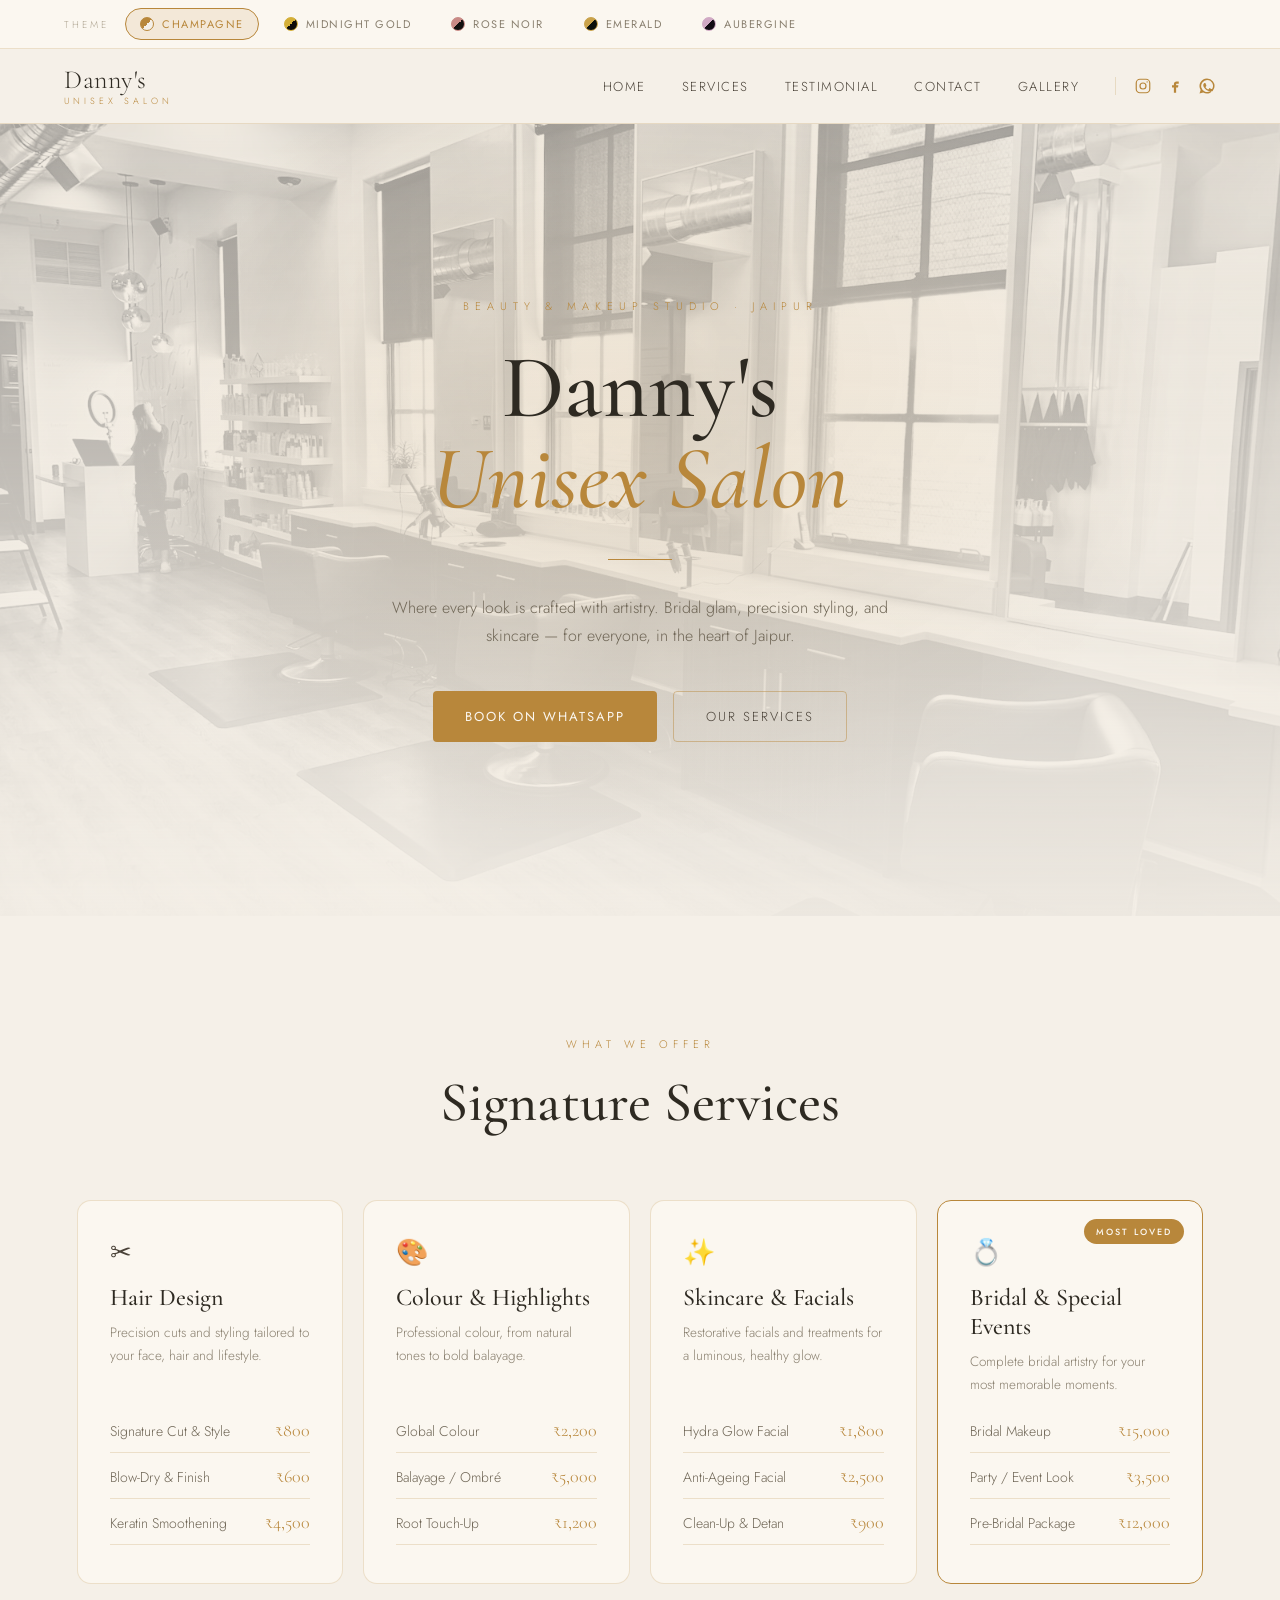
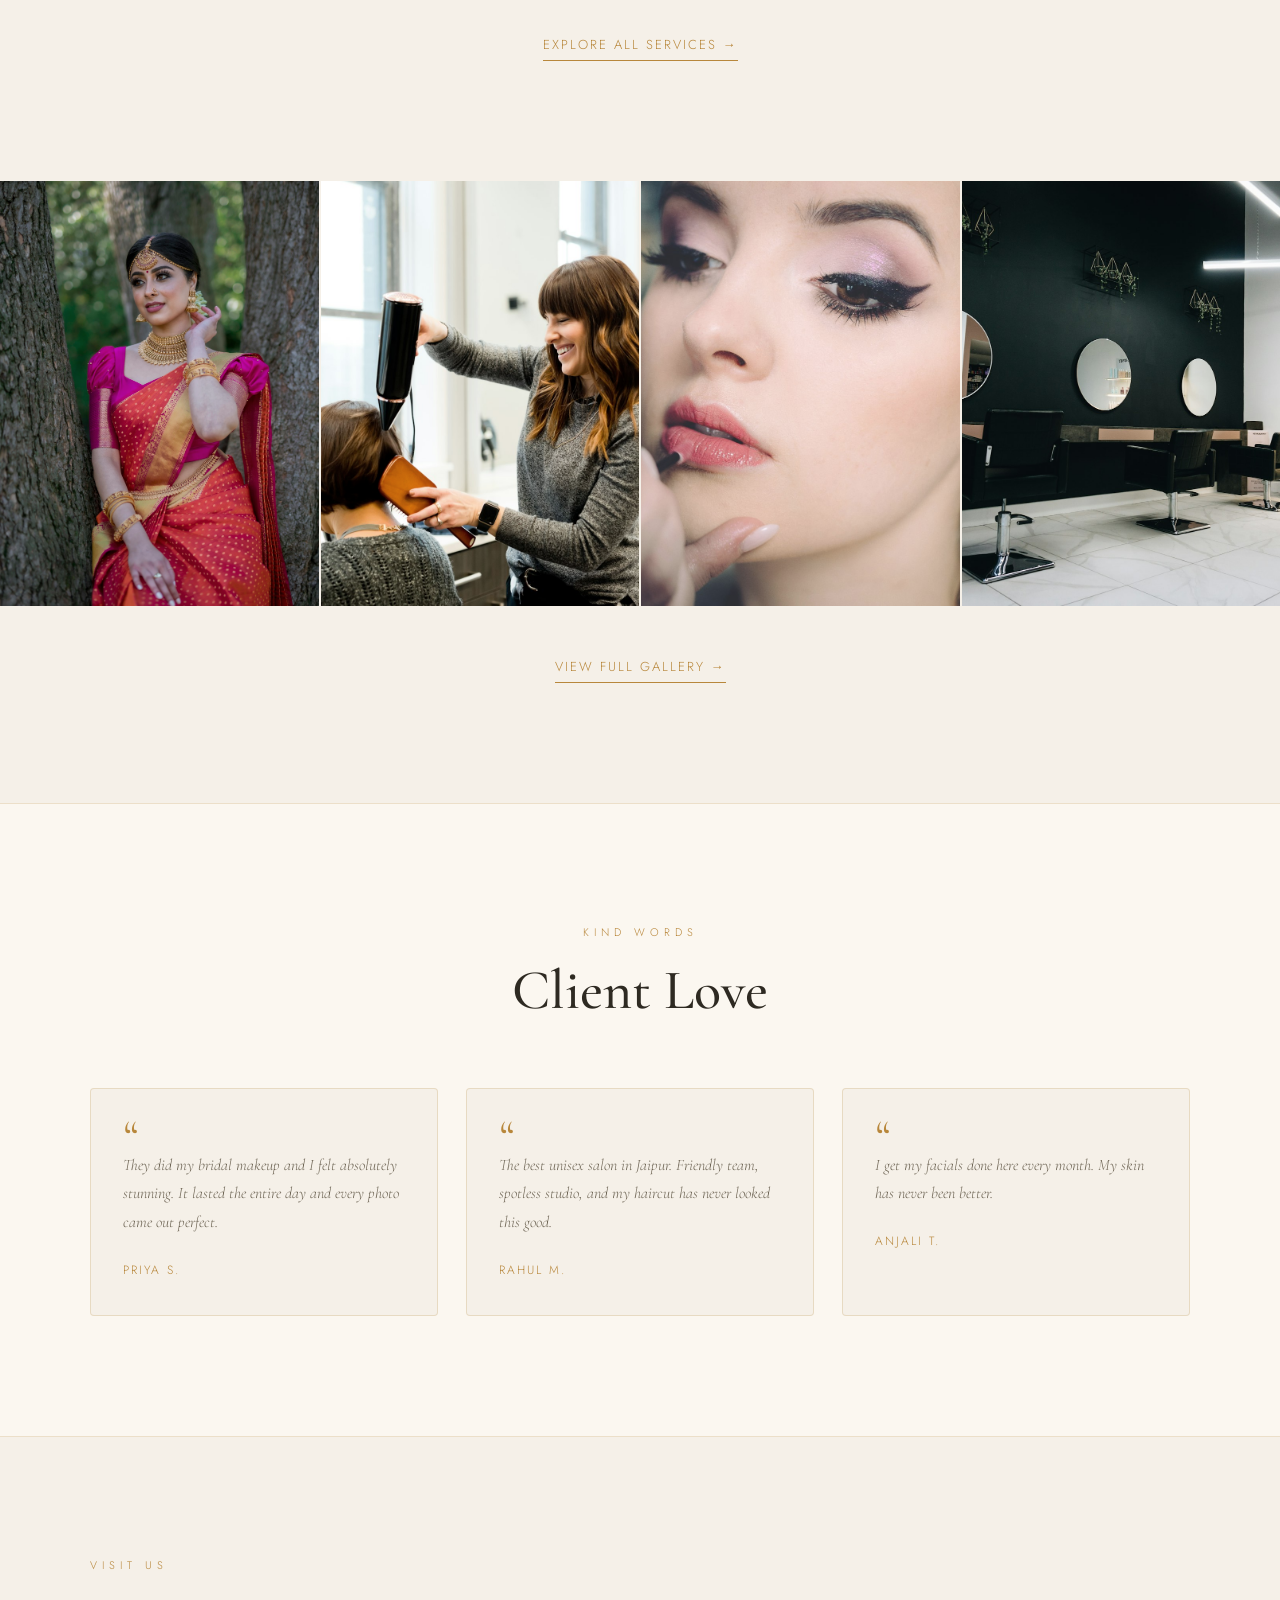
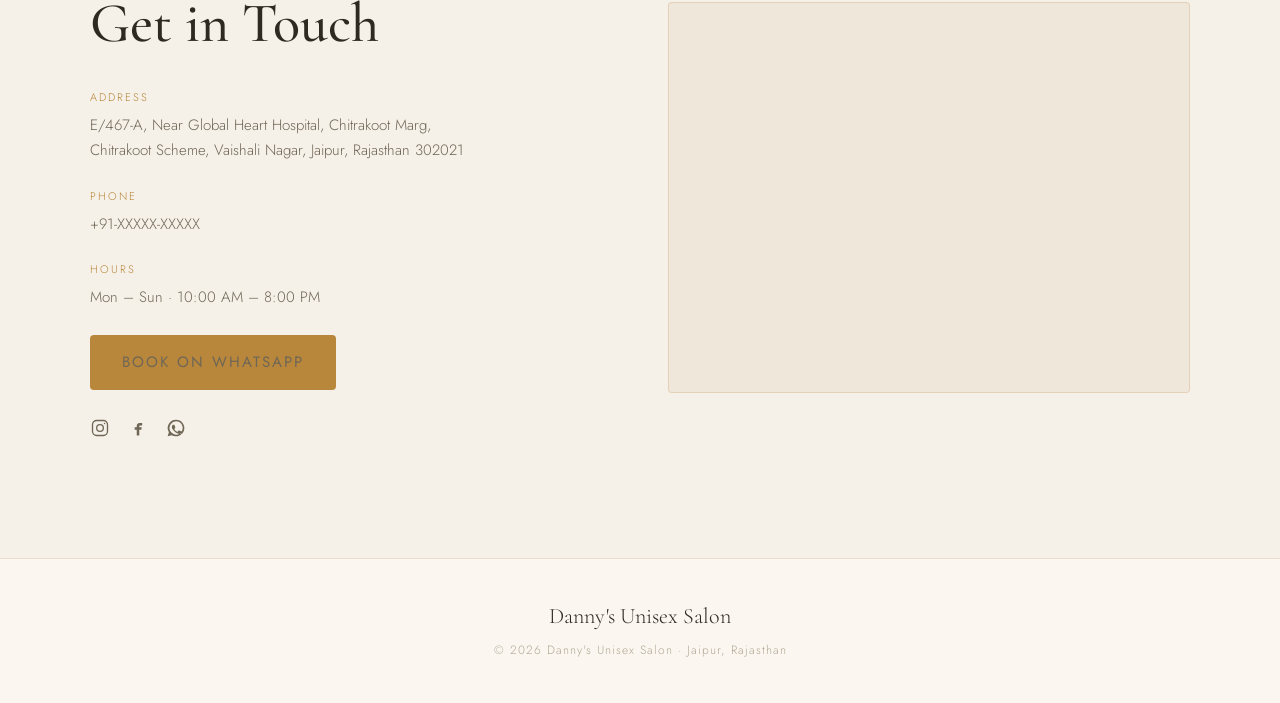
==== Danny/index.html @ a3788ab1 "Danny" ====
<!DOCTYPE html>
<html lang="en">
<head>
<meta charset="utf-8">
<meta name="viewport" content="width=device-width, initial-scale=1">
<title>Danny's Unisex Salon — Luxury Beauty &amp; Makeup Studio in Jaipur</title>
<meta name="description" content="Danny's Unisex Salon is a luxury beauty & makeup studio in Mansarovar, Jaipur. Bridal makeup, hair styling & colour, facials, nails and grooming — rated 4.7 by 1,300+ clients. Book on WhatsApp.">
<link rel="canonical" href="https://dannysunisexsalon.example.com/">
<meta property="og:type" content="website">
<meta property="og:title" content="Danny's Unisex Salon — Beauty &amp; Makeup Studio, Jaipur">
<meta property="og:description" content="Bridal glam, precision styling, and skincare — for everyone, in the heart of Jaipur. Haircuts, styling, rebonding, bridal makeup and grooming in Chitrakoot Scheme, Vaishali Nagar, Jaipur.">
<meta property="og:image" content="images/hero.jpg">
<meta property="og:locale" content="en_IN">
<link rel="icon" href="data:image/svg+xml,%3Csvg xmlns='http://www.w3.org/2000/svg' viewBox='0 0 64 64'%3E%3Crect width='64' height='64' rx='12' fill='%230d0b09'/%3E%3Ctext x='32' y='44' font-family='Georgia,serif' font-size='36' fill='%23c9a24a' text-anchor='middle'%3ED%3C/text%3E%3C/svg%3E">
<link rel="preconnect" href="https://fonts.googleapis.com">
<link rel="preconnect" href="https://fonts.gstatic.com" crossorigin>
<link href="https://fonts.googleapis.com/css2?family=Cormorant+Garamond:ital,wght@0,400;0,500;0,600;1,400&family=Jost:wght@300;400;500&display=swap" rel="stylesheet">
<link rel="stylesheet" href="css/styles.css">
<script>
// Apply saved theme before first paint to avoid a flash of the default palette
try { document.documentElement.dataset.theme = localStorage.getItem('danny-theme') || 'champagne'; } catch (e) {}
</script>
<script type="application/ld+json">
{
  "@context": "https://schema.org",
  "@type": "BeautySalon",
  "name": "Danny's Unisex Salon",
  "image": "images/hero.jpg",
  "telephone": "+91XXXXXXXXXX",
  "priceRange": "₹₹",
  "address": {
    "@type": "PostalAddress",
    "streetAddress": "E/467-A, Near Global Heart Hospital, Chitrakoot Marg, Chitrakoot Scheme, Vaishali Nagar",
    "postalCode": "302021",
    "addressLocality": "Jaipur",
    "addressRegion": "Rajasthan",
    "addressCountry": "IN"
  },
  "openingHoursSpecification": {
    "@type": "OpeningHoursSpecification",
    "dayOfWeek": ["Monday","Tuesday","Wednesday","Thursday","Friday","Saturday","Sunday"],
    "opens": "10:00",
    "closes": "20:00"
  },
  "aggregateRating": {
    "@type": "AggregateRating",
    "ratingValue": "4.7",
    "ratingCount": "178"
  }
}
</script>
</head>
<body>

<!-- THEME SWITCHER -->
<div class="theme-bar" role="group" aria-label="Choose a colour theme"></div>

<!-- NAV -->
<header class="site-header">
  <a href="#home" class="logo" aria-label="Danny's Unisex Salon — home">
    <span class="name">Danny's</span>
    <span class="tag">Unisex Salon</span>
  </a>
  <nav class="nav-desktop" aria-label="Main navigation">
    <a href="#home">Home</a>
    <a href="#services">Services</a>
    <a href="#testimonial">Testimonial</a>
    <a href="#contact">Contact</a>
    <a href="gallery.html">Gallery</a>
    <div class="nav-social">
      <a href="#" aria-label="Instagram" title="Instagram"><svg width="18" height="18" viewBox="0 0 24 24" fill="none" stroke="currentColor" stroke-width="1.6"><rect x="3" y="3" width="18" height="18" rx="5"/><circle cx="12" cy="12" r="4"/><circle cx="17.5" cy="6.5" r="0.9" fill="currentColor" stroke="none"/></svg></a>
      <a href="#" aria-label="Facebook" title="Facebook"><svg width="18" height="18" viewBox="0 0 24 24" fill="currentColor"><path d="M14 9h3V6h-3c-2 0-3.5 1.5-3.5 3.5V11H8v3h2.5v7h3v-7H16l.5-3h-3V9.7c0-.5.3-.7.8-.7z"/></svg></a>
      <a href="https://wa.me/91XXXXXXXXXX" aria-label="WhatsApp" title="WhatsApp"><svg width="18" height="18" viewBox="0 0 24 24" fill="currentColor"><path d="M12 2a10 10 0 0 0-8.5 15.2L2 22l4.9-1.4A10 10 0 1 0 12 2zm0 2a8 8 0 0 1 6.3 12.9l-.3.4.6 2.2-2.3-.6-.4.2A8 8 0 1 1 12 4zm-3 4c-.3 0-.7.1-1 .5s-1 1-1 2.4 1 2.8 1.2 3 2.1 3.3 5.1 4.5c2.5 1 3 .8 3.5.8s1.7-.7 2-1.4.3-1.3.2-1.4-.3-.2-.7-.4-2-1-2.3-1.1-.5-.2-.8.2-.9 1.1-1.1 1.3-.4.2-.7.1a6.6 6.6 0 0 1-2-1.2 7.4 7.4 0 0 1-1.3-1.7c-.2-.4 0-.5.2-.7l.5-.6c.2-.2.2-.4.3-.6s0-.5 0-.7-.8-1.9-1-2.5-.5-.5-.7-.5z"/></svg></a>
    </div>
  </nav>
  <button class="hamburger" aria-label="Open menu" aria-expanded="false">
    <span></span><span></span><span></span>
  </button>
</header>

<div class="mobile-menu">
  <a href="#home">Home</a>
  <a href="#services">Services</a>
  <a href="#testimonial">Testimonial</a>
  <a href="#contact">Contact</a>
  <a href="gallery.html">Gallery</a>
  <div class="social-row">
    <a href="#" aria-label="Instagram"><svg width="22" height="22" viewBox="0 0 24 24" fill="none" stroke="currentColor" stroke-width="1.6"><rect x="3" y="3" width="18" height="18" rx="5"/><circle cx="12" cy="12" r="4"/><circle cx="17.5" cy="6.5" r="0.9" fill="currentColor" stroke="none"/></svg></a>
    <a href="#" aria-label="Facebook"><svg width="22" height="22" viewBox="0 0 24 24" fill="currentColor"><path d="M14 9h3V6h-3c-2 0-3.5 1.5-3.5 3.5V11H8v3h2.5v7h3v-7H16l.5-3h-3V9.7c0-.5.3-.7.8-.7z"/></svg></a>
    <a href="https://wa.me/91XXXXXXXXXX" aria-label="WhatsApp"><svg width="22" height="22" viewBox="0 0 24 24" fill="currentColor"><path d="M12 2a10 10 0 0 0-8.5 15.2L2 22l4.9-1.4A10 10 0 1 0 12 2zm0 2a8 8 0 0 1 6.3 12.9l-.3.4.6 2.2-2.3-.6-.4.2A8 8 0 1 1 12 4zm-3 4c-.3 0-.7.1-1 .5s-1 1-1 2.4 1 2.8 1.2 3 2.1 3.3 5.1 4.5c2.5 1 3 .8 3.5.8s1.7-.7 2-1.4.3-1.3.2-1.4-.3-.2-.7-.4-2-1-2.3-1.1-.5-.2-.8.2-.9 1.1-1.1 1.3-.4.2-.7.1a6.6 6.6 0 0 1-2-1.2 7.4 7.4 0 0 1-1.3-1.7c-.2-.4 0-.5.2-.7l.5-.6c.2-.2.2-.4.3-.6s0-.5 0-.7-.8-1.9-1-2.5-.5-.5-.7-.5z"/></svg></a>
  </div>
</div>

<!-- HERO -->
<section id="home" class="hero">
  <div class="hero-bg" role="img" aria-label="Elegant salon studio interior with styling chairs and mirrors"></div>
  <div class="hero-glow"></div>
  <div class="hero-content">
    <div class="kicker">Beauty &amp; Makeup Studio · Jaipur</div>
    <h1>Danny's<br><em>Unisex Salon</em></h1>
    <div class="divider"></div>
    <p>Where every look is crafted with artistry. Bridal glam, precision styling, and skincare — for everyone, in the heart of Jaipur.</p>
    <div class="hero-cta">
      <a class="btn btn-gold" href="https://wa.me/91XXXXXXXXXX?text=Hi%2C%20I'd%20like%20to%20book%20an%20appointment%20at%20Danny's%20Unisex%20Salon">Book on WhatsApp</a>
      <a class="btn btn-outline" href="#services">Our Services</a>
    </div>
  </div>
</section>

<!-- SERVICES -->
<section id="services" class="services">
  <div class="section-head">
    <div class="kicker">What We Offer</div>
    <h2 class="heading">Signature Services</h2>
  </div>
  <div class="services-grid">
    <div class="service-card">
      <span class="icon" aria-hidden="true">✂</span>
      <h3>Hair Design</h3>
      <p>Precision cuts and styling tailored to your face, hair and lifestyle.</p>
      <ul class="price-list">
        <li><span>Signature Cut &amp; Style</span><span class="price">₹800</span></li>
        <li><span>Blow-Dry &amp; Finish</span><span class="price">₹600</span></li>
        <li><span>Keratin Smoothening</span><span class="price">₹4,500</span></li>
      </ul>
    </div>
    <div class="service-card">
      <span class="icon" aria-hidden="true">🎨</span>
      <h3>Colour &amp; Highlights</h3>
      <p>Professional colour, from natural tones to bold balayage.</p>
      <ul class="price-list">
        <li><span>Global Colour</span><span class="price">₹2,200</span></li>
        <li><span>Balayage / Ombré</span><span class="price">₹5,000</span></li>
        <li><span>Root Touch-Up</span><span class="price">₹1,200</span></li>
      </ul>
    </div>
    <div class="service-card">
      <span class="icon" aria-hidden="true">✨</span>
      <h3>Skincare &amp; Facials</h3>
      <p>Restorative facials and treatments for a luminous, healthy glow.</p>
      <ul class="price-list">
        <li><span>Hydra Glow Facial</span><span class="price">₹1,800</span></li>
        <li><span>Anti-Ageing Facial</span><span class="price">₹2,500</span></li>
        <li><span>Clean-Up &amp; Detan</span><span class="price">₹900</span></li>
      </ul>
    </div>
    <div class="service-card featured">
      <span class="badge">Most Loved</span>
      <span class="icon" aria-hidden="true">💍</span>
      <h3>Bridal &amp; Special Events</h3>
      <p>Complete bridal artistry for your most memorable moments.</p>
      <ul class="price-list">
        <li><span>Bridal Makeup</span><span class="price">₹15,000</span></li>
        <li><span>Party / Event Look</span><span class="price">₹3,500</span></li>
        <li><span>Pre-Bridal Package</span><span class="price">₹12,000</span></li>
      </ul>
    </div>
  </div>
  <div style="text-align:center; margin-top:48px;">
    <a href="#contact" class="link-underline">Explore All Services →</a>
  </div>
</section>

<!-- GALLERY PREVIEW -->
<section class="gallery-preview" aria-label="Gallery preview">
  <div class="preview-grid">
    <a href="gallery.html"><img src="images/bridal-01.jpg" alt="Traditional Indian bridal look with gold jewellery" loading="lazy"></a>
    <a href="gallery.html"><img src="images/hair-styling.jpg" alt="Stylist blow-drying a client's hair in the studio" loading="lazy"></a>
    <a href="gallery.html"><img src="images/party-makeup.jpg" alt="Party makeup application — winged liner and soft glam" loading="lazy"></a>
    <a href="gallery.html"><img src="images/studio-interior.jpg" alt="Salon studio interior with styling stations" loading="lazy"></a>
  </div>
  <div style="text-align:center;">
    <a href="gallery.html" class="link-underline">View Full Gallery →</a>
  </div>
</section>

<!-- TESTIMONIAL -->
<section id="testimonial" class="testimonials">
  <div class="section-head">
    <div class="kicker">Kind Words</div>
    <h2 class="heading">Client Love</h2>
  </div>
  <div class="quote-grid">
    <figure class="quote-card">
      <div class="mark">&ldquo;</div>
      <blockquote>They did my bridal makeup and I felt absolutely stunning. It lasted the entire day and every photo came out perfect.</blockquote>
      <figcaption>Priya S.</figcaption>
    </figure>
    <figure class="quote-card">
      <div class="mark">&ldquo;</div>
      <blockquote>The best unisex salon in Jaipur. Friendly team, spotless studio, and my haircut has never looked this good.</blockquote>
      <figcaption>Rahul M.</figcaption>
    </figure>
    <figure class="quote-card">
      <div class="mark">&ldquo;</div>
      <blockquote>I get my facials done here every month. My skin has never been better.</blockquote>
      <figcaption>Anjali T.</figcaption>
    </figure>
  </div>
</section>

<!-- CONTACT -->
<section id="contact" class="contact">
  <div class="contact-grid">
    <div>
      <div class="kicker">Visit Us</div>
      <h2 class="heading" style="margin-bottom:32px;">Get in Touch</h2>
      <div class="contact-info">
        <div>
          <div class="contact-label">Address</div>
          <p>E/467-A, Near Global Heart Hospital, Chitrakoot Marg,<br>Chitrakoot Scheme, Vaishali Nagar, Jaipur, Rajasthan 302021</p>
        </div>
        <div>
          <div class="contact-label">Phone</div>
          <a href="tel:+91XXXXXXXXXX">+91-XXXXX-XXXXX</a>
        </div>
        <div>
          <div class="contact-label">Hours</div>
          <p>Mon – Sun · 10:00 AM – 8:00 PM</p>
        </div>
        <div>
          <a class="btn btn-gold" href="https://wa.me/91XXXXXXXXXX?text=Hi%2C%20I'd%20like%20to%20book%20an%20appointment%20at%20Danny's%20Unisex%20Salon">Book on WhatsApp</a>
        </div>
        <div class="social-row">
          <a href="#" aria-label="Instagram"><svg width="20" height="20" viewBox="0 0 24 24" fill="none" stroke="currentColor" stroke-width="1.6"><rect x="3" y="3" width="18" height="18" rx="5"/><circle cx="12" cy="12" r="4"/><circle cx="17.5" cy="6.5" r="0.9" fill="currentColor" stroke="none"/></svg></a>
          <a href="#" aria-label="Facebook"><svg width="20" height="20" viewBox="0 0 24 24" fill="currentColor"><path d="M14 9h3V6h-3c-2 0-3.5 1.5-3.5 3.5V11H8v3h2.5v7h3v-7H16l.5-3h-3V9.7c0-.5.3-.7.8-.7z"/></svg></a>
          <a href="https://wa.me/91XXXXXXXXXX" aria-label="WhatsApp"><svg width="20" height="20" viewBox="0 0 24 24" fill="currentColor"><path d="M12 2a10 10 0 0 0-8.5 15.2L2 22l4.9-1.4A10 10 0 1 0 12 2zm0 2a8 8 0 0 1 6.3 12.9l-.3.4.6 2.2-2.3-.6-.4.2A8 8 0 1 1 12 4zm-3 4c-.3 0-.7.1-1 .5s-1 1-1 2.4 1 2.8 1.2 3 2.1 3.3 5.1 4.5c2.5 1 3 .8 3.5.8s1.7-.7 2-1.4.3-1.3.2-1.4-.3-.2-.7-.4-2-1-2.3-1.1-.5-.2-.8.2-.9 1.1-1.1 1.3-.4.2-.7.1a6.6 6.6 0 0 1-2-1.2 7.4 7.4 0 0 1-1.3-1.7c-.2-.4 0-.5.2-.7l.5-.6c.2-.2.2-.4.3-.6s0-.5 0-.7-.8-1.9-1-2.5-.5-.5-.7-.5z"/></svg></a>
        </div>
      </div>
    </div>
    <div class="map-wrap">
      <iframe
        src="https://www.google.com/maps?q=Danny's+Unisex+Salon,+E/467-A,+Chitrakoot+Marg,+Chitrakoot+Scheme,+Vaishali+Nagar,+Jaipur,+Rajasthan+302021&output=embed"
        title="Map — Danny's Unisex Salon, Jaipur"
        loading="lazy"
        referrerpolicy="no-referrer-when-downgrade"
        allowfullscreen></iframe>
    </div>
  </div>
</section>

<!-- FOOTER -->
<footer class="site-footer">
  <div class="name">Danny's Unisex Salon</div>
  <p>© 2026 Danny's Unisex Salon · Jaipur, Rajasthan</p>
</footer>

<script src="js/main.js"></script>
</body>
</html>
---- Danny/css/styles.css ----
/* Danny's Unisex Salon — multi-theme (CSS custom property driven) */

/* ---------- Theme: Champagne (default, light) ---------- */
:root {
  --bg: #f5f0e8;
  --panel: #fbf7f0;
  --panel2: #efe7d9;
  --nav-bg: rgba(245, 240, 232, 0.85);
  --text: #4a4238;
  --heading: #2e2a22;
  --muted: #6f6656;
  --muted2: #8a8070;
  --faint: #b0a693;
  --gold: #b8873b;
  --gold-soft: #9c7230;
  --line: rgba(184, 135, 59, 0.22);
  --glow: rgba(184, 135, 59, 0.12);
  --btn-text: #fbf7f0;
  --radius: 4px;
}

/* ---------- Theme: Midnight Gold ---------- */
[data-theme="midnight"] {
  --bg: #0d0b09;
  --panel: #100d0a;
  --panel2: #13100b;
  --nav-bg: rgba(13, 11, 9, 0.82);
  --text: #ece4d6;
  --heading: #f6f0e2;
  --muted: #c7bda9;
  --muted2: #a89e8c;
  --faint: #6b6152;
  --gold: #d4af37;
  --gold-soft: #e6c86b;
  --line: rgba(212, 175, 55, 0.16);
  --glow: rgba(212, 175, 55, 0.10);
  --btn-text: #0d0b09;
}

/* ---------- Theme: Rose Noir ---------- */
[data-theme="rose"] {
  --bg: #12100f;
  --panel: #181413;
  --panel2: #1c1615;
  --nav-bg: rgba(18, 16, 15, 0.82);
  --text: #efe4df;
  --heading: #f7ece7;
  --muted: #d3bdb6;
  --muted2: #b09a94;
  --faint: #7a655f;
  --gold: #c98a86;
  --gold-soft: #e0a9a4;
  --line: rgba(201, 138, 134, 0.18);
  --glow: rgba(201, 138, 134, 0.10);
  --btn-text: #12100f;
}

/* ---------- Theme: Emerald ---------- */
[data-theme="emerald"] {
  --bg: #0a0f0c;
  --panel: #0e1410;
  --panel2: #111a14;
  --nav-bg: rgba(10, 15, 12, 0.82);
  --text: #e3ecdf;
  --heading: #eff5ec;
  --muted: #b7c7ba;
  --muted2: #93a596;
  --faint: #5c6b5f;
  --gold: #c9a24a;
  --gold-soft: #e3c876;
  --line: rgba(201, 162, 74, 0.18);
  --glow: rgba(201, 162, 74, 0.10);
  --btn-text: #0a0f0c;
}

/* ---------- Theme: Aubergine ---------- */
[data-theme="aubergine"] {
  --bg: #120c14;
  --panel: #181019;
  --panel2: #1d1421;
  --nav-bg: rgba(18, 12, 20, 0.82);
  --text: #ece1ef;
  --heading: #f4ebf6;
  --muted: #c9b6cf;
  --muted2: #a692ad;
  --faint: #6f5f75;
  --gold: #d0a9c4;
  --gold-soft: #e6c6dd;
  --line: rgba(208, 169, 196, 0.18);
  --glow: rgba(208, 169, 196, 0.10);
  --btn-text: #120c14;
}

/* ---------- Theme: Champagne (light) ---------- */
[data-theme="champagne"] {
  --bg: #f5f0e8;
  --panel: #fbf7f0;
  --panel2: #efe7d9;
  --nav-bg: rgba(245, 240, 232, 0.85);
  --text: #4a4238;
  --heading: #2e2a22;
  --muted: #6f6656;
  --muted2: #8a8070;
  --faint: #b0a693;
  --gold: #b8873b;
  --gold-soft: #9c7230;
  --line: rgba(184, 135, 59, 0.22);
  --glow: rgba(184, 135, 59, 0.12);
  --btn-text: #fbf7f0;
}

* { box-sizing: border-box; }

html { scroll-behavior: smooth; }

body {
  margin: 0;
  background: var(--bg, #0d0b09);
  color: var(--text, #ece4d6);
  font-family: 'Jost', sans-serif;
  font-weight: 300;
  -webkit-font-smoothing: antialiased;
  overflow-x: hidden;
  transition: background .4s ease, color .4s ease;
}

a { color: var(--gold, #d4af37); text-decoration: none; transition: color .25s ease; }
a:hover { color: var(--gold-soft, #e6c86b); }

img { max-width: 100%; display: block; }

section { scroll-margin-top: 130px; }

.kicker {
  font-size: 11px;
  letter-spacing: 5px;
  text-transform: uppercase;
  color: var(--gold, #d4af37);
  margin-bottom: 16px;
}

.heading {
  font-family: 'Cormorant Garamond', serif;
  font-weight: 500;
  font-size: clamp(34px, 5vw, 56px);
  margin: 0;
  color: var(--heading, #f6f0e2);
}

.btn {
  display: inline-flex;
  align-items: center;
  gap: 10px;
  padding: 15px 32px;
  font-size: 13px;
  letter-spacing: 2px;
  text-transform: uppercase;
  border-radius: var(--radius);
  min-height: 44px;
  transition: background .3s ease, color .3s ease, border-color .3s ease;
}

.btn-gold { background: var(--gold, #d4af37); color: var(--btn-text, #0d0b09); font-weight: 400; }
.btn-gold:hover { background: var(--gold-soft, #e6c86b); color: var(--btn-text, #0d0b09); }
.btn-outline { border: 1px solid color-mix(in srgb, var(--gold, #d4af37) 45%, transparent); color: var(--text, #ece4d6); }
.btn-outline:hover { border-color: var(--gold-soft, #e6c86b); color: var(--gold-soft, #e6c86b); }

.link-underline {
  display: inline-flex;
  align-items: center;
  gap: 10px;
  font-size: 13px;
  letter-spacing: 2px;
  text-transform: uppercase;
  color: var(--gold, #d4af37);
  border-bottom: 1px solid var(--gold, #d4af37);
  padding-bottom: 6px;
}

/* ---------- Theme switcher bar ---------- */
.theme-bar {
  display: flex;
  align-items: center;
  gap: 10px;
  flex-wrap: wrap;
  padding: 8px clamp(24px, 5vw, 72px);
  background: var(--panel, #100d0a);
  border-bottom: 1px solid var(--line, rgba(212,175,55,0.16));
  transition: background .4s ease;
}
.theme-bar .theme-label {
  font-size: 10px;
  letter-spacing: 3px;
  text-transform: uppercase;
  color: var(--faint, #6b6152);
  margin-right: 6px;
}
.theme-pill {
  display: flex;
  align-items: center;
  gap: 8px;
  padding: 7px 14px;
  border-radius: 999px;
  font-family: 'Jost', sans-serif;
  font-size: 11px;
  text-transform: uppercase;
  letter-spacing: 1.5px;
  background: transparent;
  border: 1px solid transparent;
  color: var(--muted2, #a89e8c);
  cursor: pointer;
  transition: all .25s ease;
}
.theme-pill:focus-visible { outline: 2px solid var(--gold, #d4af37); outline-offset: 2px; }
.theme-pill .dot {
  width: 14px;
  height: 14px;
  border-radius: 50%;
  flex-shrink: 0;
}

/* ---------- Nav ---------- */
.site-header {
  position: sticky;
  top: 0;
  z-index: 50;
  display: flex;
  align-items: center;
  justify-content: space-between;
  padding: 18px clamp(24px, 5vw, 72px);
  background: var(--nav-bg, rgba(13, 11, 9, 0.82));
  backdrop-filter: blur(12px);
  -webkit-backdrop-filter: blur(12px);
  border-bottom: 1px solid var(--line, rgba(212,175,55,0.16));
  transition: background .4s ease;
}

.logo { display: flex; flex-direction: column; line-height: 1; }
.logo .name { font-family: 'Cormorant Garamond', serif; font-size: 26px; letter-spacing: .5px; color: var(--heading, #f6f0e2); }
.logo .tag { font-size: 9px; letter-spacing: 4px; text-transform: uppercase; color: var(--gold, #d4af37); margin-top: 3px; }

.nav-desktop { display: flex; align-items: center; gap: 36px; }
.nav-desktop > a { font-size: 13px; letter-spacing: 1.5px; text-transform: uppercase; color: var(--text, #ece4d6); }
.nav-desktop > a:hover, .nav-desktop > a.active { color: var(--gold-soft, #e6c86b); }

.nav-social {
  display: flex;
  align-items: center;
  gap: 14px;
  padding-left: 18px;
  border-left: 1px solid var(--line, rgba(212,175,55,0.16));
}
.nav-social a, .social-row a { display: flex; color: var(--gold, #d4af37); }
.nav-social a:hover, .social-row a:hover { color: var(--gold-soft, #e6c86b); }

.hamburger {
  display: none;
  background: none;
  border: none;
  cursor: pointer;
  padding: 10px;
  min-width: 44px;
  min-height: 44px;
}
.hamburger span {
  display: block;
  width: 24px;
  height: 1.5px;
  background: var(--gold, #d4af37);
  margin: 6px 0;
  transition: transform .3s ease, opacity .3s ease;
}

.mobile-menu {
  position: fixed;
  inset: 0;
  z-index: 40;
  background: var(--bg, #0d0b09);
  display: flex;
  flex-direction: column;
  align-items: center;
  justify-content: center;
  gap: 34px;
  opacity: 0;
  visibility: hidden;
  transition: opacity .3s ease, visibility .3s ease;
}
.mobile-menu.open { opacity: 1; visibility: visible; }
.mobile-menu a {
  font-size: 18px;
  letter-spacing: 3px;
  text-transform: uppercase;
  color: var(--text, #ece4d6);
  padding: 8px 16px;
}
.mobile-menu .social-row { display: flex; gap: 24px; margin-top: 10px; }

/* ---------- Hero ---------- */
.hero {
  position: relative;
  min-height: 88vh;
  display: flex;
  flex-direction: column;
  align-items: center;
  justify-content: center;
  text-align: center;
  padding: 80px 24px;
  overflow: hidden;
}
.hero-bg {
  position: absolute;
  inset: 0;
  background: url('../images/hero.jpg') center / cover no-repeat;
  filter: brightness(0.85) sepia(0.25) saturate(0.9) opacity(0.35);
}
[data-theme="midnight"] .hero-bg,
[data-theme="rose"] .hero-bg,
[data-theme="emerald"] .hero-bg,
[data-theme="aubergine"] .hero-bg { filter: brightness(0.32) sepia(0.35) saturate(1.1); }
.hero-glow {
  position: absolute;
  inset: 0;
  background: radial-gradient(ellipse at 50% 40%, var(--glow, rgba(212,175,55,0.10)), transparent 60%),
              linear-gradient(to bottom, transparent, var(--bg, #0d0b09));
  opacity: 0.9;
  transition: background .4s ease;
}
.hero-content { position: relative; animation: riseIn .9s ease both; }
.hero-content .kicker { letter-spacing: 6px; margin-bottom: 28px; }
.hero h1 {
  font-family: 'Cormorant Garamond', serif;
  font-weight: 500;
  font-size: clamp(44px, 7vw, 92px);
  line-height: 1.02;
  margin: 0;
  color: var(--heading, #f6f0e2);
  text-wrap: balance;
}
.hero h1 em { font-style: italic; color: var(--gold, #d4af37); }
.divider { width: 64px; height: 1px; background: var(--gold, #d4af37); margin: 34px auto; }
.hero p { max-width: 520px; margin: 0 auto 40px; font-size: 16px; line-height: 1.8; color: var(--muted, #c7bda9); }
.hero-cta { display: flex; gap: 16px; justify-content: center; flex-wrap: wrap; }

@keyframes riseIn {
  from { opacity: 0; transform: translateY(18px); }
  to { opacity: 1; transform: none; }
}

/* ---------- Services ---------- */
.services { padding: clamp(72px, 10vw, 120px) clamp(24px, 6vw, 96px); }
.section-head { text-align: center; margin-bottom: 64px; }

.services-grid {
  display: grid;
  grid-template-columns: repeat(4, minmax(0, 1fr));
  gap: 20px;
  max-width: 1280px;
  margin: 0 auto;
}
.service-card {
  position: relative;
  display: flex;
  flex-direction: column;
  background: var(--panel, #100d0a);
  padding: 38px 32px;
  border: 1px solid var(--line, rgba(212,175,55,0.16));
  border-radius: 14px;
  transition: background .4s ease, border-color .4s ease;
}
.service-card.featured { border-color: var(--gold, #d4af37); }
.service-card .badge {
  position: absolute;
  top: 18px;
  right: 18px;
  background: var(--gold, #d4af37);
  color: var(--btn-text, #0d0b09);
  font-size: 9px;
  font-weight: 500;
  letter-spacing: 2px;
  text-transform: uppercase;
  padding: 6px 12px;
  border-radius: 999px;
}
.service-card .icon { font-size: 26px; line-height: 1; }
.service-card h3 {
  font-family: 'Cormorant Garamond', serif;
  font-weight: 500;
  font-size: 24px;
  margin: 18px 0 10px;
  color: var(--heading, #f6f0e2);
}
.service-card p { margin: 0 0 22px; font-size: 13.5px; line-height: 1.7; color: var(--muted2, #a89e8c); }
.price-list {
  list-style: none;
  margin: auto 0 0;
  padding: 0;
  display: flex;
  flex-direction: column;
  gap: 12px;
}
.price-list li {
  display: flex;
  align-items: baseline;
  justify-content: space-between;
  gap: 16px;
  font-size: 14px;
  color: var(--muted, #c7bda9);
  padding-bottom: 11px;
  border-bottom: 1px solid var(--line, rgba(212,175,55,0.16));
}
.price-list .price {
  font-family: 'Cormorant Garamond', serif;
  font-size: 18px;
  color: var(--gold, #d4af37);
  white-space: nowrap;
}

/* ---------- Gallery preview ---------- */
.gallery-preview { padding: 0 0 clamp(72px, 10vw, 120px); }
.preview-grid {
  display: grid;
  grid-template-columns: repeat(4, 1fr);
  gap: 2px;
  margin-bottom: 48px;
}
.preview-grid a { position: relative; overflow: hidden; display: block; background: var(--panel2, #13100b); }
.preview-grid img {
  width: 100%;
  aspect-ratio: 3 / 4;
  object-fit: cover;
  filter: saturate(0.9);
  transition: transform .6s ease, filter .4s ease;
}
.preview-grid a:hover img { transform: scale(1.045); filter: saturate(1.05); }

/* ---------- Testimonials ---------- */
.testimonials {
  padding: clamp(72px, 10vw, 120px) clamp(24px, 6vw, 96px);
  background: var(--panel, #100d0a);
  border-top: 1px solid var(--line, rgba(212,175,55,0.16));
  border-bottom: 1px solid var(--line, rgba(212,175,55,0.16));
  transition: background .4s ease;
}
.quote-grid {
  display: grid;
  grid-template-columns: repeat(auto-fit, minmax(300px, 1fr));
  gap: 28px;
  max-width: 1100px;
  margin: 0 auto;
}
.quote-card {
  margin: 0;
  padding: 36px 32px;
  background: var(--bg, #0d0b09);
  border: 1px solid var(--line, rgba(212,175,55,0.16));
  border-radius: var(--radius);
  transition: background .4s ease;
}
.quote-card .mark {
  font-family: 'Cormorant Garamond', serif;
  font-size: 48px;
  line-height: .5;
  color: var(--gold, #d4af37);
  height: 26px;
}
.quote-card blockquote {
  margin: 0 0 24px;
  font-size: 16px;
  line-height: 1.8;
  color: var(--muted, #c7bda9);
  font-style: italic;
  font-family: 'Cormorant Garamond', serif;
}
.quote-card figcaption {
  font-size: 12px;
  letter-spacing: 2px;
  text-transform: uppercase;
  color: var(--gold, #d4af37);
}

/* ---------- Contact ---------- */
.contact { padding: clamp(72px, 10vw, 120px) clamp(24px, 6vw, 96px); }
.contact-grid {
  display: grid;
  grid-template-columns: repeat(auto-fit, minmax(320px, 1fr));
  gap: 56px;
  max-width: 1100px;
  margin: 0 auto;
  align-items: center;
}
.contact-label {
  font-size: 11px;
  letter-spacing: 2px;
  text-transform: uppercase;
  color: var(--gold, #d4af37);
  margin-bottom: 8px;
}
.contact-info { display: flex; flex-direction: column; gap: 24px; }
.contact-info p, .contact-info a { margin: 0; font-size: 15px; line-height: 1.7; color: var(--muted, #c7bda9); }
.contact-info a:hover { color: var(--gold-soft, #e6c86b); }
.social-row { display: flex; gap: 18px; margin-top: 4px; }

.map-wrap {
  aspect-ratio: 4 / 3;
  border: 1px solid var(--line, rgba(212,175,55,0.16));
  border-radius: var(--radius);
  overflow: hidden;
  background: var(--panel2, #13100b);
}
.map-wrap iframe { width: 100%; height: 100%; border: 0; filter: grayscale(0.4) contrast(0.95); }

/* ---------- Gallery page ---------- */
.page-head { text-align: center; padding: clamp(60px, 9vw, 110px) 24px clamp(40px, 6vw, 60px); }
.page-head h1 {
  font-family: 'Cormorant Garamond', serif;
  font-weight: 500;
  font-size: clamp(42px, 7vw, 84px);
  margin: 0;
  color: var(--heading, #f6f0e2);
}
.page-head h1 em { font-style: italic; color: var(--gold, #d4af37); }
.page-head p { max-width: 480px; margin: 26px auto 0; font-size: 15px; line-height: 1.8; color: var(--muted, #c7bda9); }
.page-head .divider { margin: 28px auto 0; }

.masonry {
  columns: 4 260px;
  column-gap: 14px;
  max-width: 1400px;
  margin: 0 auto;
  padding: 0 clamp(16px, 3vw, 48px) clamp(72px, 10vw, 120px);
}
.masonry figure {
  margin: 0 0 14px;
  break-inside: avoid;
  border: 1px solid var(--line, rgba(212,175,55,0.16));
  border-radius: var(--radius);
  overflow: hidden;
  cursor: zoom-in;
  background: var(--panel2, #13100b);
}
.masonry img {
  width: 100%;
  filter: saturate(0.92);
  transition: transform .6s ease, filter .4s ease;
}
.masonry figure:hover img { transform: scale(1.03); filter: saturate(1.05); }

.cta-final { text-align: center; padding: 0 24px clamp(72px, 10vw, 110px); }
.cta-final h2 {
  font-family: 'Cormorant Garamond', serif;
  font-weight: 500;
  font-size: clamp(28px, 4vw, 44px);
  margin: 0 0 24px;
  color: var(--heading, #f6f0e2);
}

/* ---------- Lightbox ---------- */
.lightbox {
  position: fixed;
  inset: 0;
  z-index: 100;
  background: rgba(0, 0, 0, 0.92);
  display: none;
  align-items: center;
  justify-content: center;
  padding: 32px;
}
.lightbox.open { display: flex; }
.lightbox img {
  max-width: min(92vw, 1100px);
  max-height: 88vh;
  object-fit: contain;
  border: 1px solid var(--line, rgba(212,175,55,0.16));
  border-radius: var(--radius);
}
.lightbox-close {
  position: absolute;
  top: 20px;
  right: 24px;
  background: none;
  border: none;
  color: var(--gold, #d4af37);
  font-size: 30px;
  cursor: pointer;
  min-width: 44px;
  min-height: 44px;
}
.lightbox-close:hover { color: var(--gold-soft, #e6c86b); }

/* ---------- Footer ---------- */
.site-footer {
  padding: 44px 24px;
  text-align: center;
  background: var(--panel, #100d0a);
  border-top: 1px solid var(--line, rgba(212,175,55,0.16));
  transition: background .4s ease;
}
.site-footer .name { font-family: 'Cormorant Garamond', serif; font-size: 22px; color: var(--heading, #f6f0e2); }
.site-footer p { margin: 12px 0 0; font-size: 12px; letter-spacing: 1px; color: var(--faint, #6b6152); }

/* ---------- Responsive ---------- */
@media (max-width: 1100px) {
  .services-grid { grid-template-columns: repeat(2, 1fr); }
}

@media (max-width: 900px) {
  .preview-grid { grid-template-columns: repeat(2, 1fr); }
  .nav-desktop { display: none; }
  .hamburger { display: block; }
}

@media (max-width: 560px) {
  .services-grid { grid-template-columns: 1fr; }
  .hero { min-height: 78vh; }
}
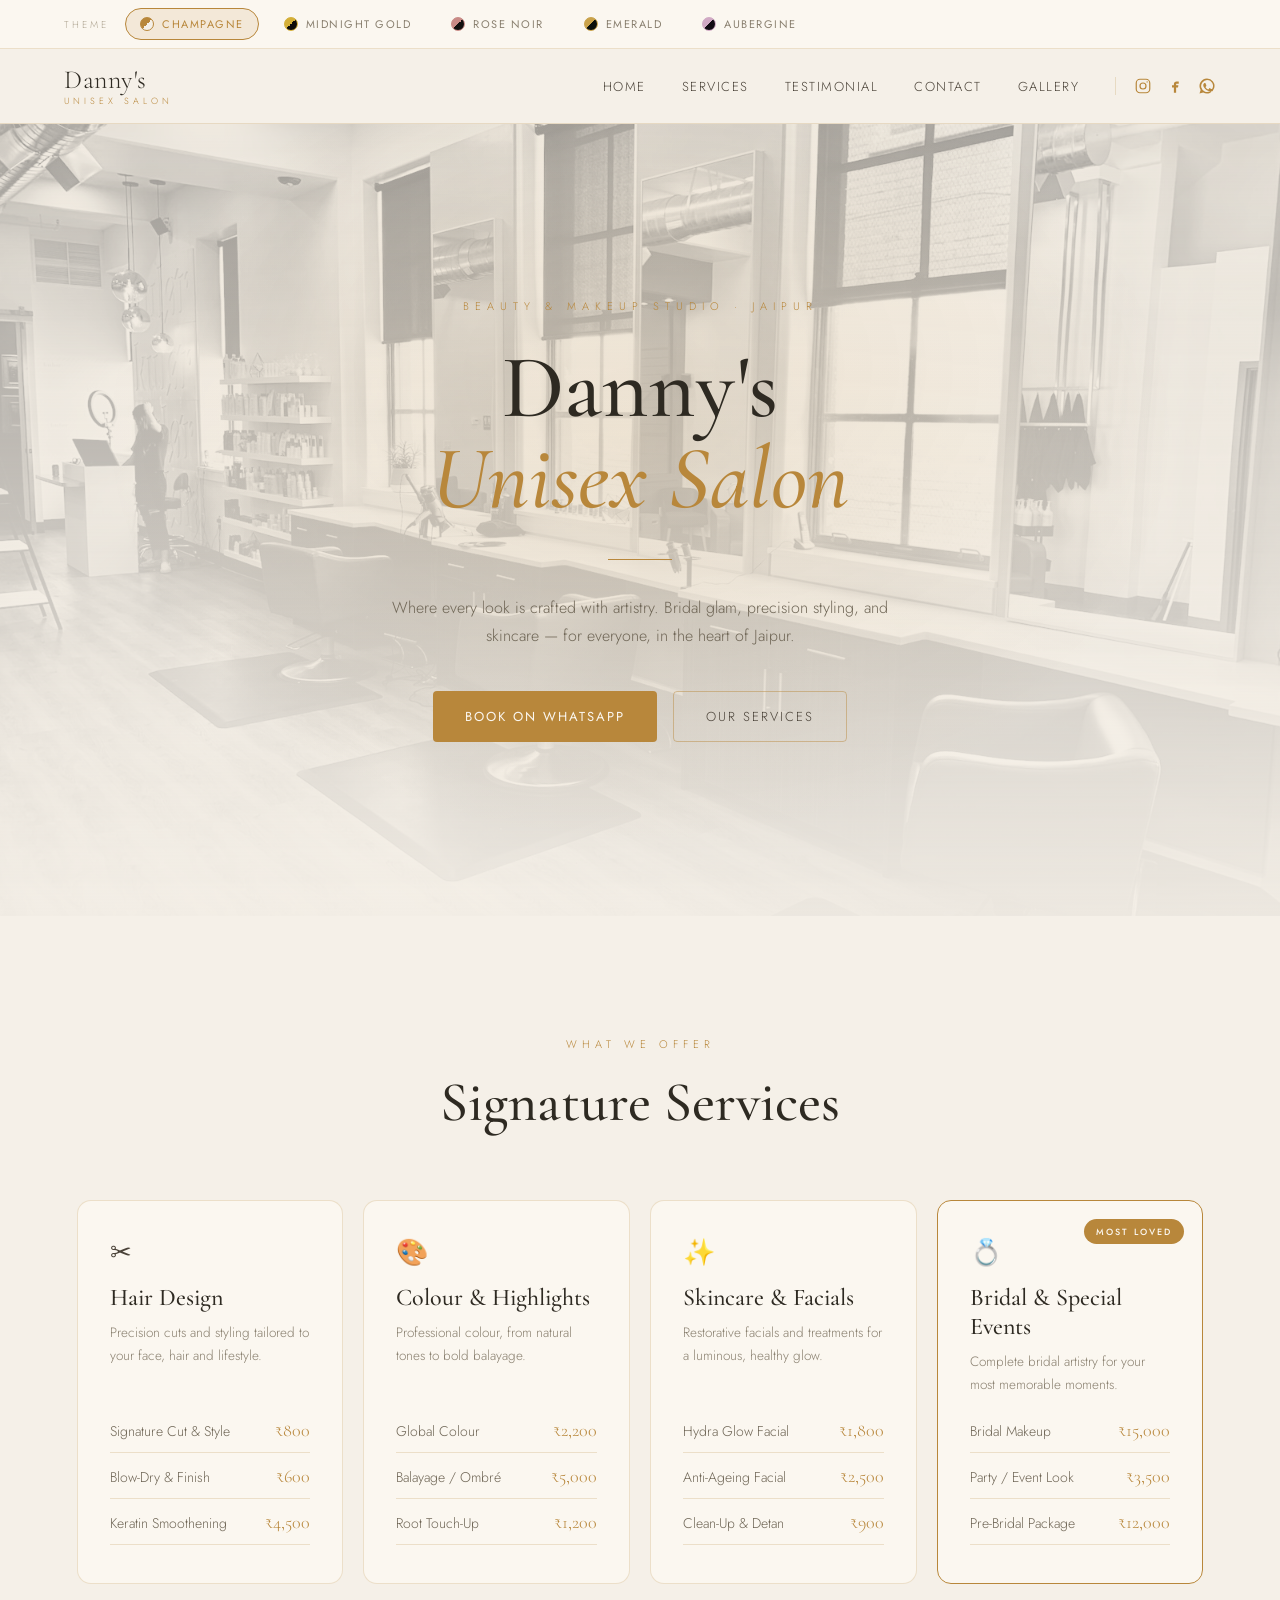
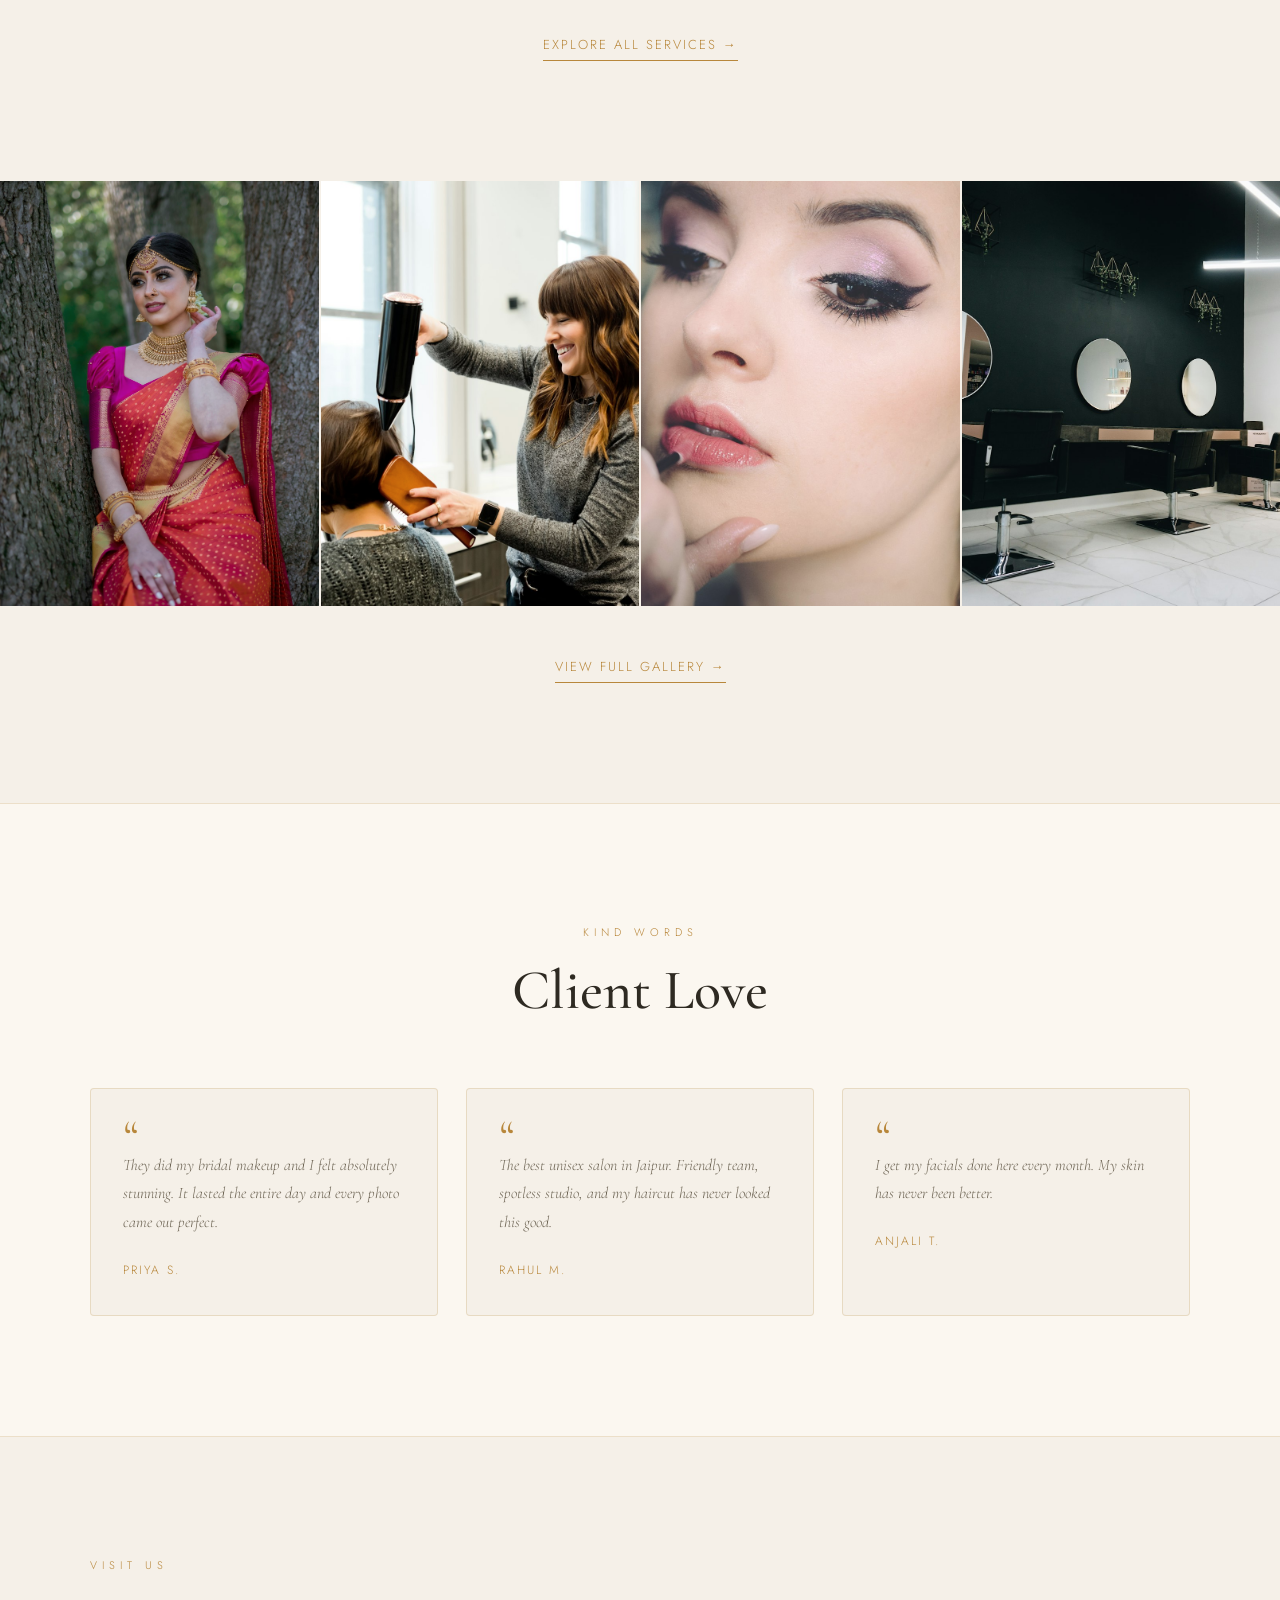
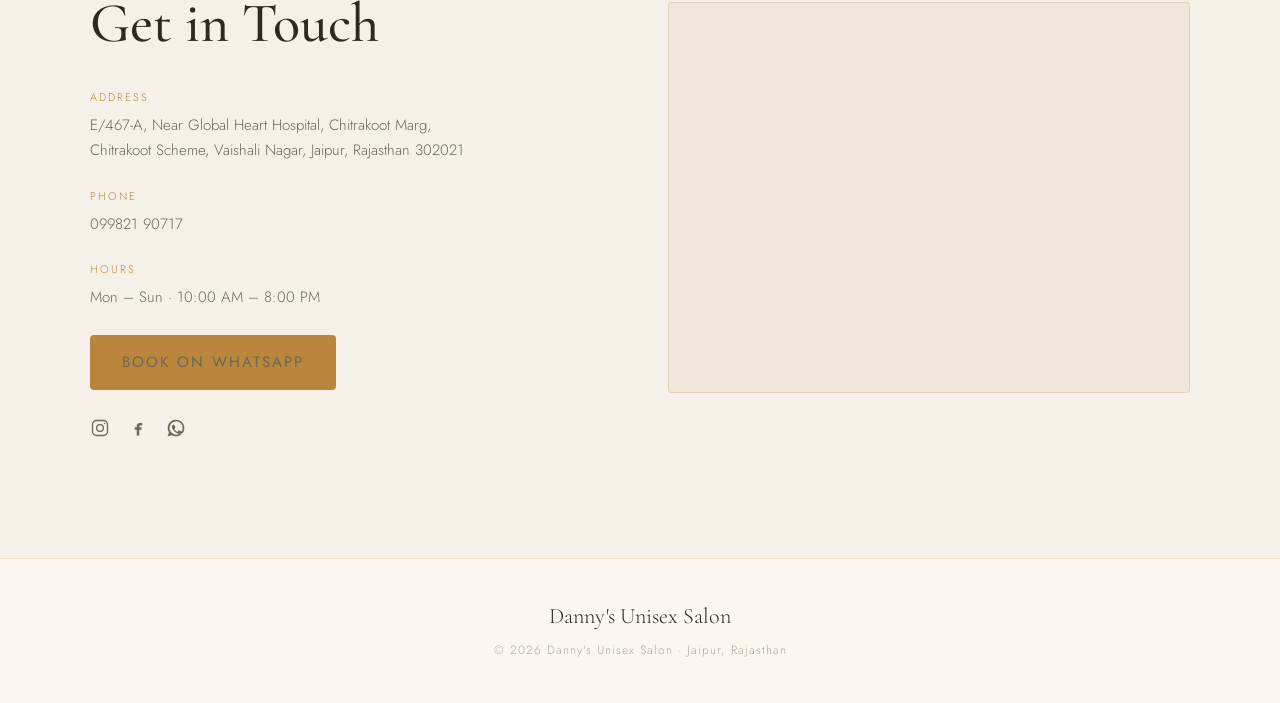
==== commit bf813fad: "Changes" ====
--- a/Danny/index.html
+++ b/Danny/index.html
@@ -26,7 +26,7 @@
   "@type": "BeautySalon",
   "name": "Danny's Unisex Salon",
   "image": "images/hero.jpg",
-  "telephone": "+91XXXXXXXXXX",
+  "telephone": "+919982190717",
   "priceRange": "₹₹",
   "address": {
     "@type": "PostalAddress",
@@ -46,7 +46,11 @@
     "@type": "AggregateRating",
     "ratingValue": "4.7",
     "ratingCount": "178"
-  }
+  },
+  "sameAs": [
+    "https://www.instagram.com/dannys_unisex_salon/",
+    "https://www.facebook.com/p/Dannys-Unisex-salon-61554795473472/"
+  ]
 }
 </script>
 </head>
@@ -68,9 +72,9 @@
     <a href="#contact">Contact</a>
     <a href="gallery.html">Gallery</a>
     <div class="nav-social">
-      <a href="#" aria-label="Instagram" title="Instagram"><svg width="18" height="18" viewBox="0 0 24 24" fill="none" stroke="currentColor" stroke-width="1.6"><rect x="3" y="3" width="18" height="18" rx="5"/><circle cx="12" cy="12" r="4"/><circle cx="17.5" cy="6.5" r="0.9" fill="currentColor" stroke="none"/></svg></a>
-      <a href="#" aria-label="Facebook" title="Facebook"><svg width="18" height="18" viewBox="0 0 24 24" fill="currentColor"><path d="M14 9h3V6h-3c-2 0-3.5 1.5-3.5 3.5V11H8v3h2.5v7h3v-7H16l.5-3h-3V9.7c0-.5.3-.7.8-.7z"/></svg></a>
-      <a href="https://wa.me/91XXXXXXXXXX" aria-label="WhatsApp" title="WhatsApp"><svg width="18" height="18" viewBox="0 0 24 24" fill="currentColor"><path d="M12 2a10 10 0 0 0-8.5 15.2L2 22l4.9-1.4A10 10 0 1 0 12 2zm0 2a8 8 0 0 1 6.3 12.9l-.3.4.6 2.2-2.3-.6-.4.2A8 8 0 1 1 12 4zm-3 4c-.3 0-.7.1-1 .5s-1 1-1 2.4 1 2.8 1.2 3 2.1 3.3 5.1 4.5c2.5 1 3 .8 3.5.8s1.7-.7 2-1.4.3-1.3.2-1.4-.3-.2-.7-.4-2-1-2.3-1.1-.5-.2-.8.2-.9 1.1-1.1 1.3-.4.2-.7.1a6.6 6.6 0 0 1-2-1.2 7.4 7.4 0 0 1-1.3-1.7c-.2-.4 0-.5.2-.7l.5-.6c.2-.2.2-.4.3-.6s0-.5 0-.7-.8-1.9-1-2.5-.5-.5-.7-.5z"/></svg></a>
+      <a href="https://www.instagram.com/dannys_unisex_salon/" aria-label="Instagram" title="Instagram"><svg width="18" height="18" viewBox="0 0 24 24" fill="none" stroke="currentColor" stroke-width="1.6"><rect x="3" y="3" width="18" height="18" rx="5"/><circle cx="12" cy="12" r="4"/><circle cx="17.5" cy="6.5" r="0.9" fill="currentColor" stroke="none"/></svg></a>
+      <a href="https://www.facebook.com/p/Dannys-Unisex-salon-61554795473472/" aria-label="Facebook" title="Facebook"><svg width="18" height="18" viewBox="0 0 24 24" fill="currentColor"><path d="M14 9h3V6h-3c-2 0-3.5 1.5-3.5 3.5V11H8v3h2.5v7h3v-7H16l.5-3h-3V9.7c0-.5.3-.7.8-.7z"/></svg></a>
+      <a href="https://wa.me/919982190717" aria-label="WhatsApp" title="WhatsApp"><svg width="18" height="18" viewBox="0 0 24 24" fill="currentColor"><path d="M12 2a10 10 0 0 0-8.5 15.2L2 22l4.9-1.4A10 10 0 1 0 12 2zm0 2a8 8 0 0 1 6.3 12.9l-.3.4.6 2.2-2.3-.6-.4.2A8 8 0 1 1 12 4zm-3 4c-.3 0-.7.1-1 .5s-1 1-1 2.4 1 2.8 1.2 3 2.1 3.3 5.1 4.5c2.5 1 3 .8 3.5.8s1.7-.7 2-1.4.3-1.3.2-1.4-.3-.2-.7-.4-2-1-2.3-1.1-.5-.2-.8.2-.9 1.1-1.1 1.3-.4.2-.7.1a6.6 6.6 0 0 1-2-1.2 7.4 7.4 0 0 1-1.3-1.7c-.2-.4 0-.5.2-.7l.5-.6c.2-.2.2-.4.3-.6s0-.5 0-.7-.8-1.9-1-2.5-.5-.5-.7-.5z"/></svg></a>
     </div>
   </nav>
   <button class="hamburger" aria-label="Open menu" aria-expanded="false">
@@ -85,9 +89,9 @@
   <a href="#contact">Contact</a>
   <a href="gallery.html">Gallery</a>
   <div class="social-row">
-    <a href="#" aria-label="Instagram"><svg width="22" height="22" viewBox="0 0 24 24" fill="none" stroke="currentColor" stroke-width="1.6"><rect x="3" y="3" width="18" height="18" rx="5"/><circle cx="12" cy="12" r="4"/><circle cx="17.5" cy="6.5" r="0.9" fill="currentColor" stroke="none"/></svg></a>
-    <a href="#" aria-label="Facebook"><svg width="22" height="22" viewBox="0 0 24 24" fill="currentColor"><path d="M14 9h3V6h-3c-2 0-3.5 1.5-3.5 3.5V11H8v3h2.5v7h3v-7H16l.5-3h-3V9.7c0-.5.3-.7.8-.7z"/></svg></a>
-    <a href="https://wa.me/91XXXXXXXXXX" aria-label="WhatsApp"><svg width="22" height="22" viewBox="0 0 24 24" fill="currentColor"><path d="M12 2a10 10 0 0 0-8.5 15.2L2 22l4.9-1.4A10 10 0 1 0 12 2zm0 2a8 8 0 0 1 6.3 12.9l-.3.4.6 2.2-2.3-.6-.4.2A8 8 0 1 1 12 4zm-3 4c-.3 0-.7.1-1 .5s-1 1-1 2.4 1 2.8 1.2 3 2.1 3.3 5.1 4.5c2.5 1 3 .8 3.5.8s1.7-.7 2-1.4.3-1.3.2-1.4-.3-.2-.7-.4-2-1-2.3-1.1-.5-.2-.8.2-.9 1.1-1.1 1.3-.4.2-.7.1a6.6 6.6 0 0 1-2-1.2 7.4 7.4 0 0 1-1.3-1.7c-.2-.4 0-.5.2-.7l.5-.6c.2-.2.2-.4.3-.6s0-.5 0-.7-.8-1.9-1-2.5-.5-.5-.7-.5z"/></svg></a>
+    <a href="https://www.instagram.com/dannys_unisex_salon/" aria-label="Instagram"><svg width="22" height="22" viewBox="0 0 24 24" fill="none" stroke="currentColor" stroke-width="1.6"><rect x="3" y="3" width="18" height="18" rx="5"/><circle cx="12" cy="12" r="4"/><circle cx="17.5" cy="6.5" r="0.9" fill="currentColor" stroke="none"/></svg></a>
+    <a href="https://www.facebook.com/p/Dannys-Unisex-salon-61554795473472/" aria-label="Facebook"><svg width="22" height="22" viewBox="0 0 24 24" fill="currentColor"><path d="M14 9h3V6h-3c-2 0-3.5 1.5-3.5 3.5V11H8v3h2.5v7h3v-7H16l.5-3h-3V9.7c0-.5.3-.7.8-.7z"/></svg></a>
+    <a href="https://wa.me/919982190717" aria-label="WhatsApp"><svg width="22" height="22" viewBox="0 0 24 24" fill="currentColor"><path d="M12 2a10 10 0 0 0-8.5 15.2L2 22l4.9-1.4A10 10 0 1 0 12 2zm0 2a8 8 0 0 1 6.3 12.9l-.3.4.6 2.2-2.3-.6-.4.2A8 8 0 1 1 12 4zm-3 4c-.3 0-.7.1-1 .5s-1 1-1 2.4 1 2.8 1.2 3 2.1 3.3 5.1 4.5c2.5 1 3 .8 3.5.8s1.7-.7 2-1.4.3-1.3.2-1.4-.3-.2-.7-.4-2-1-2.3-1.1-.5-.2-.8.2-.9 1.1-1.1 1.3-.4.2-.7.1a6.6 6.6 0 0 1-2-1.2 7.4 7.4 0 0 1-1.3-1.7c-.2-.4 0-.5.2-.7l.5-.6c.2-.2.2-.4.3-.6s0-.5 0-.7-.8-1.9-1-2.5-.5-.5-.7-.5z"/></svg></a>
   </div>
 </div>
 
@@ -101,7 +105,7 @@
     <div class="divider"></div>
     <p>Where every look is crafted with artistry. Bridal glam, precision styling, and skincare — for everyone, in the heart of Jaipur.</p>
     <div class="hero-cta">
-      <a class="btn btn-gold" href="https://wa.me/91XXXXXXXXXX?text=Hi%2C%20I'd%20like%20to%20book%20an%20appointment%20at%20Danny's%20Unisex%20Salon">Book on WhatsApp</a>
+      <a class="btn btn-gold" href="https://wa.me/919982190717?text=Hi%2C%20I'd%20like%20to%20book%20an%20appointment%20at%20Danny's%20Unisex%20Salon">Book on WhatsApp</a>
       <a class="btn btn-outline" href="#services">Our Services</a>
     </div>
   </div>
@@ -212,19 +216,19 @@
         </div>
         <div>
           <div class="contact-label">Phone</div>
-          <a href="tel:+91XXXXXXXXXX">+91-XXXXX-XXXXX</a>
+          <a href="tel:+919982190717">099821 90717</a>
         </div>
         <div>
           <div class="contact-label">Hours</div>
           <p>Mon – Sun · 10:00 AM – 8:00 PM</p>
         </div>
         <div>
-          <a class="btn btn-gold" href="https://wa.me/91XXXXXXXXXX?text=Hi%2C%20I'd%20like%20to%20book%20an%20appointment%20at%20Danny's%20Unisex%20Salon">Book on WhatsApp</a>
+          <a class="btn btn-gold" href="https://wa.me/919982190717?text=Hi%2C%20I'd%20like%20to%20book%20an%20appointment%20at%20Danny's%20Unisex%20Salon">Book on WhatsApp</a>
         </div>
         <div class="social-row">
-          <a href="#" aria-label="Instagram"><svg width="20" height="20" viewBox="0 0 24 24" fill="none" stroke="currentColor" stroke-width="1.6"><rect x="3" y="3" width="18" height="18" rx="5"/><circle cx="12" cy="12" r="4"/><circle cx="17.5" cy="6.5" r="0.9" fill="currentColor" stroke="none"/></svg></a>
-          <a href="#" aria-label="Facebook"><svg width="20" height="20" viewBox="0 0 24 24" fill="currentColor"><path d="M14 9h3V6h-3c-2 0-3.5 1.5-3.5 3.5V11H8v3h2.5v7h3v-7H16l.5-3h-3V9.7c0-.5.3-.7.8-.7z"/></svg></a>
-          <a href="https://wa.me/91XXXXXXXXXX" aria-label="WhatsApp"><svg width="20" height="20" viewBox="0 0 24 24" fill="currentColor"><path d="M12 2a10 10 0 0 0-8.5 15.2L2 22l4.9-1.4A10 10 0 1 0 12 2zm0 2a8 8 0 0 1 6.3 12.9l-.3.4.6 2.2-2.3-.6-.4.2A8 8 0 1 1 12 4zm-3 4c-.3 0-.7.1-1 .5s-1 1-1 2.4 1 2.8 1.2 3 2.1 3.3 5.1 4.5c2.5 1 3 .8 3.5.8s1.7-.7 2-1.4.3-1.3.2-1.4-.3-.2-.7-.4-2-1-2.3-1.1-.5-.2-.8.2-.9 1.1-1.1 1.3-.4.2-.7.1a6.6 6.6 0 0 1-2-1.2 7.4 7.4 0 0 1-1.3-1.7c-.2-.4 0-.5.2-.7l.5-.6c.2-.2.2-.4.3-.6s0-.5 0-.7-.8-1.9-1-2.5-.5-.5-.7-.5z"/></svg></a>
+          <a href="https://www.instagram.com/dannys_unisex_salon/" aria-label="Instagram"><svg width="20" height="20" viewBox="0 0 24 24" fill="none" stroke="currentColor" stroke-width="1.6"><rect x="3" y="3" width="18" height="18" rx="5"/><circle cx="12" cy="12" r="4"/><circle cx="17.5" cy="6.5" r="0.9" fill="currentColor" stroke="none"/></svg></a>
+          <a href="https://www.facebook.com/p/Dannys-Unisex-salon-61554795473472/" aria-label="Facebook"><svg width="20" height="20" viewBox="0 0 24 24" fill="currentColor"><path d="M14 9h3V6h-3c-2 0-3.5 1.5-3.5 3.5V11H8v3h2.5v7h3v-7H16l.5-3h-3V9.7c0-.5.3-.7.8-.7z"/></svg></a>
+          <a href="https://wa.me/919982190717" aria-label="WhatsApp"><svg width="20" height="20" viewBox="0 0 24 24" fill="currentColor"><path d="M12 2a10 10 0 0 0-8.5 15.2L2 22l4.9-1.4A10 10 0 1 0 12 2zm0 2a8 8 0 0 1 6.3 12.9l-.3.4.6 2.2-2.3-.6-.4.2A8 8 0 1 1 12 4zm-3 4c-.3 0-.7.1-1 .5s-1 1-1 2.4 1 2.8 1.2 3 2.1 3.3 5.1 4.5c2.5 1 3 .8 3.5.8s1.7-.7 2-1.4.3-1.3.2-1.4-.3-.2-.7-.4-2-1-2.3-1.1-.5-.2-.8.2-.9 1.1-1.1 1.3-.4.2-.7.1a6.6 6.6 0 0 1-2-1.2 7.4 7.4 0 0 1-1.3-1.7c-.2-.4 0-.5.2-.7l.5-.6c.2-.2.2-.4.3-.6s0-.5 0-.7-.8-1.9-1-2.5-.5-.5-.7-.5z"/></svg></a>
         </div>
       </div>
     </div>
